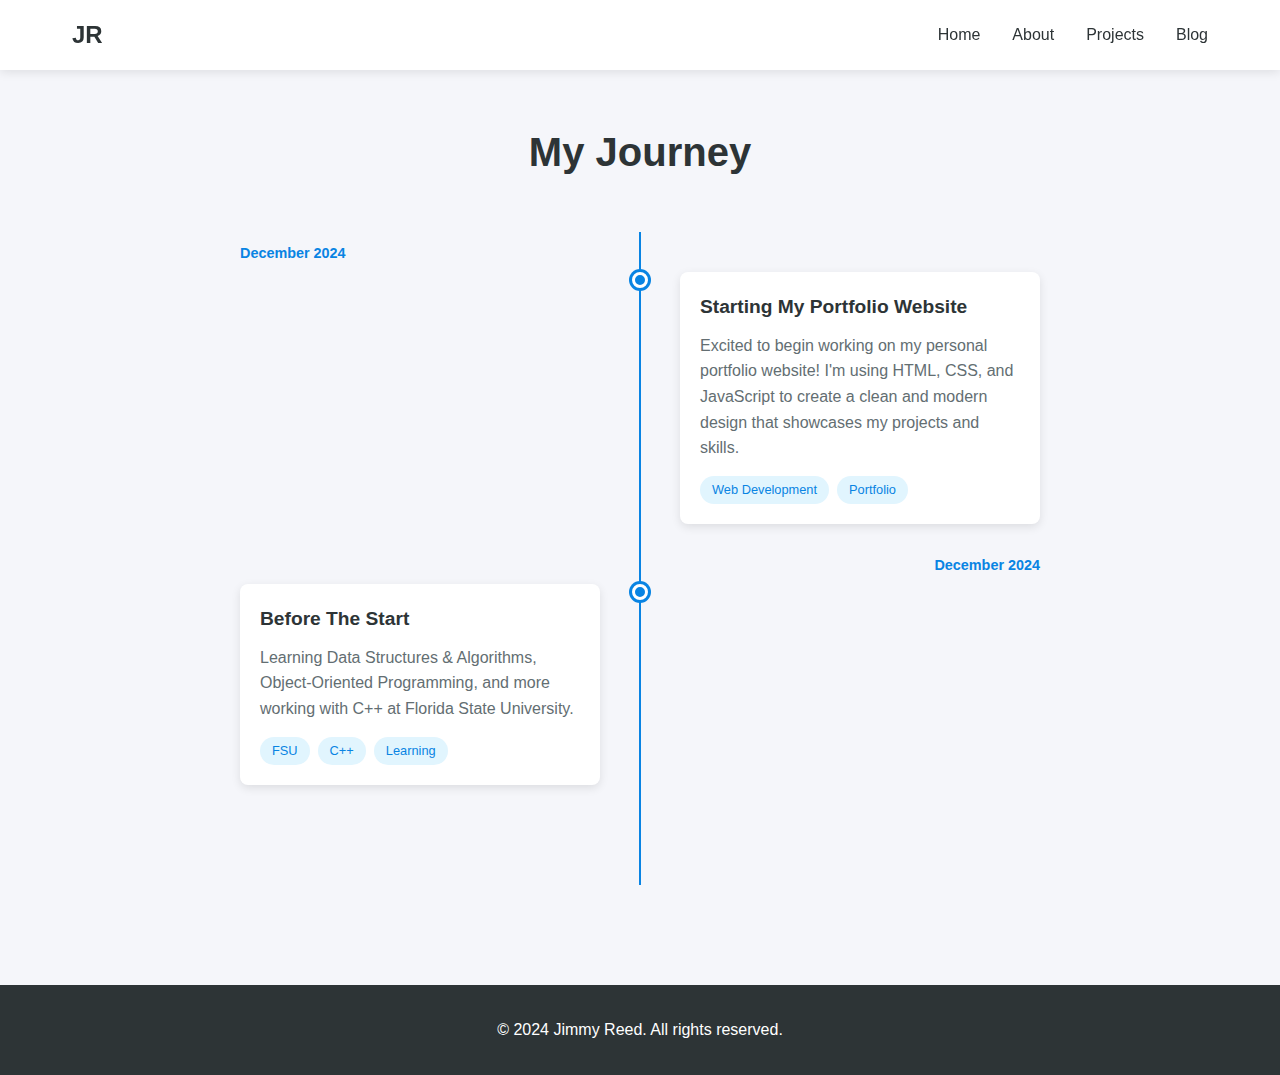
==== blog.html @ 5318e91c "first commit" ====
<!DOCTYPE html>
<html lang="en">
<head>
    <meta charset="UTF-8">
    <meta name="viewport" content="width=device-width, initial-scale=1.0">
    <title>Jimmy Reed - Blog</title>
    <link rel="stylesheet" href="styles.css">
    <link rel="stylesheet" href="blog-styles.css">
</head>
<body>
    <nav>
        <div class="nav-content">
            <div class="logo">JR</div>
            <ul class="nav-links">
                <li><a href="index.html#home">Home</a></li>
                <li><a href="index.html#about">About</a></li>
                <li><a href="index.html#projects">Projects</a></li>
                <li><a href="blog.html" class="active">Blog</a></li>
            </ul>
        </div>
    </nav>

    <section id="blog">
        <div class="container">
            <h1>My Journey</h1>
            <div class="timeline">
                <!-- Example blog posts - you can add more or modify these -->
                <div class="timeline-item">
                    <div class="timeline-dot"></div>
                    <div class="timeline-date">December 2024</div>
                    <div class="timeline-content">
                        <h3>Starting My Portfolio Website</h3>
                        <p>Excited to begin working on my personal portfolio website! 
                            I'm using HTML, CSS, and JavaScript to create a clean and 
                            modern design that showcases my projects and skills.</p>
                        <div class="tags">
                            <span class="tag">Web Development</span>
                            <span class="tag">Portfolio</span>
                        </div>
                    </div>
                </div>

                <div class="timeline-item">
                    <div class="timeline-dot"></div>
                    <div class="timeline-date">December 2024</div>
                    <div class="timeline-content">
                        <h3>Before The Start</h3>
                        <p>Learning Data Structures & Algorithms, Object-Oriented Programming, and more
                            working with C++ at Florida State University.
                        </p>
                        <div class="tags">
                            <span class="tag">FSU</span>
                            <span class="tag">C++</span>
                            <span class="tag">Learning</span>
                        </div>
                    </div>
                </div>

                <!-- Template for new posts -->
                <!--
                <div class="timeline-item">
                    <div class="timeline-dot"></div>
                    <div class="timeline-date">[Date]</div>
                    <div class="timeline-content">
                        <h3>[Title]</h3>
                        <p>[Content]</p>
                        <div class="tags">
                            <span class="tag">[Tag1]</span>
                            <span class="tag">[Tag2]</span>
                        </div>
                    </div>
                </div>
                -->
            </div>
        </div>
    </section>

    <footer>
        <div class="container">
            <p>&copy; 2024 Jimmy Reed. All rights reserved.</p>
        </div>
    </footer>

    <script src="script.js"></script>
</body>
</html>
---- styles.css ----
* {
    margin: 0;
    padding: 0;
    box-sizing: border-box;
}

body {
    font-family: -apple-system, BlinkMacSystemFont, 'Segoe UI', Roboto, Oxygen, Ubuntu, Cantarell, sans-serif;
    line-height: 1.6;
    color: #333;
}

.container {
    max-width: 1200px;
    margin: 0 auto;
    padding: 0 20px;
}

/* Navigation */
nav {
    background: #fff;
    box-shadow: 0 2px 10px rgba(0,0,0,0.1);
    position: fixed;
    width: 100%;
    top: 0;
    z-index: 1000;
}

.nav-content {
    display: flex;
    justify-content: space-between;
    align-items: center;
    padding: 1rem 2rem;
    max-width: 1200px;
    margin: 0 auto;
}

.logo {
    font-size: 1.5rem;
    font-weight: bold;
    color: #2d3436;
}

.nav-links {
    display: flex;
    list-style: none;
}

.nav-links li {
    margin-left: 2rem;
}

.nav-links a {
    text-decoration: none;
    color: #2d3436;
    font-weight: 500;
    transition: color 0.3s ease;
}

.nav-links a:hover {
    color: #0984e3;
}

/* Sections */
section {
    padding: 100px 0;
    min-height: 100vh;
    display: flex;
    align-items: center;
}

#home {
    background: linear-gradient(135deg, #74b9ff, #0984e3);
    color: white;
    text-align: center;
}

#home h1 {
    font-size: 3.5rem;
    margin-bottom: 1rem;
}

.subtitle {
    font-size: 1.5rem;
    opacity: 0.9;
}

#about {
    background: #f5f6fa;
}

#about h2, #projects h2 {
    font-size: 2.5rem;
    margin-bottom: 2rem;
    color: #2d3436;
}

/* Projects Grid */
.projects-grid {
    display: grid;
    grid-template-columns: repeat(auto-fit, minmax(300px, 1fr));
    gap: 2rem;
    margin-top: 2rem;
}

.project-card {
    background: white;
    padding: 2rem;
    border-radius: 10px;
    box-shadow: 0 4px 6px rgba(0,0,0,0.1);
    transition: transform 0.3s ease;
}

.project-card:hover {
    transform: translateY(-5px);
}

.project-card h3 {
    color: #2d3436;
    margin-bottom: 1rem;
}

/* Skills Section */
#skills {
    background: #f5f6fa;
    padding: 100px 0;
}

.skills-container {
    max-width: 800px;
    margin: 0 auto 50px;
}

#skills h2 {
    font-size: 2.5rem;
    margin-bottom: 2rem;
    color: #2d3436;
    text-align: center;
}

.skills-list {
    padding: 0 20px;
}

.skills-category {
    margin-bottom: 40px;
}

.skills-category:last-child {
    margin-bottom: 0;
}

.skills-category h3 {
    color: #2d3436;
    margin-bottom: 20px;
    text-align: center;
}

.skills-category ul {
    list-style: none;
    display: flex;
    flex-wrap: wrap;
    justify-content: center;
    gap: 20px;
}

.skills-category li {
    background: white;
    padding: 10px 20px;
    border-radius: 20px;
    color: #2d3436;
    font-weight: 500;
    transition: transform 0.3s ease, box-shadow 0.3s ease;
}

.skills-category li:hover {
    transform: translateY(-2px);
    box-shadow: 0 4px 8px rgba(0,0,0,0.1);
}

/* Footer */
footer {
    background: #2d3436;
    color: white;
    padding: 2rem 0;
    text-align: center;
}

/* Responsive Design */
@media (max-width: 768px) {
    .nav-content {
        flex-direction: column;
        padding: 1rem;
    }

    .nav-links {
        margin-top: 1rem;
    }

    .nav-links li {
        margin: 0 1rem;
    }

    #home h1 {
        font-size: 2.5rem;
    }

    .subtitle {
        font-size: 1.2rem;
    }
}

/* Responsive Design for Skills */
@media (max-width: 768px) {
    .skills-container {
        padding: 0 20px;
    }
    
    .tools-grid {
        grid-template-columns: repeat(2, 1fr);
        gap: 20px;
    }
}
---- blog-styles.css ----
#blog {
    padding-top: 120px;
    min-height: calc(100vh - 60px);
    background: #f5f6fa;
}

#blog h1 {
    text-align: center;
    color: #2d3436;
    margin-bottom: 3rem;
    font-size: 2.5rem;
}

.timeline {
    position: relative;
    max-width: 800px;
    margin: 0 auto;
    padding: 40px 0;
}

/* Timeline central line */
.timeline::before {
    content: '';
    position: absolute;
    width: 2px;
    background: #0984e3;
    top: 0;
    bottom: 0;
    left: 50%;
    transform: translateX(-50%);
}

.timeline-item {
    margin-bottom: 60px;
    position: relative;
    width: 100%;
}

/* Timeline dots */
.timeline-dot {
    position: absolute;
    left: 50%;
    transform: translateX(-50%);
    width: 16px;
    height: 16px;
    border-radius: 50%;
    background: #0984e3;
    border: 3px solid #fff;
    box-shadow: 0 0 0 3px #0984e3;
}

/* Timeline content boxes */
.timeline-content {
    position: relative;
    width: calc(50% - 40px);
    padding: 20px;
    background: white;
    border-radius: 8px;
    box-shadow: 0 3px 10px rgba(0,0,0,0.1);
}

/* Alternate content boxes left and right */
.timeline-item:nth-child(odd) .timeline-content {
    margin-left: auto;
}

.timeline-item:nth-child(even) .timeline-content {
    margin-right: auto;
}

/* Date styling */
.timeline-date {
    position: absolute;
    top: -30px;
    font-size: 0.9rem;
    color: #0984e3;
    font-weight: 600;
}

.timeline-item:nth-child(odd) .timeline-date {
    left: 0;
}

.timeline-item:nth-child(even) .timeline-date {
    right: 0;
}

/* Content styling */
.timeline-content h3 {
    color: #2d3436;
    margin-bottom: 10px;
    font-size: 1.2rem;
}

.timeline-content p {
    color: #636e72;
    line-height: 1.6;
    margin-bottom: 15px;
}

/* Tags styling */
.tags {
    display: flex;
    flex-wrap: wrap;
    gap: 8px;
}

.tag {
    background: #e1f5fe;
    color: #0984e3;
    padding: 4px 12px;
    border-radius: 15px;
    font-size: 0.8rem;
    font-weight: 500;
}

/* Responsive design */
@media (max-width: 768px) {
    .timeline::before {
        left: 30px;
    }

    .timeline-dot {
        left: 30px;
    }

    .timeline-content {
        width: calc(100% - 80px);
        margin-left: 80px !important;
    }

    .timeline-date {
        left: 80px !important;
    }
}
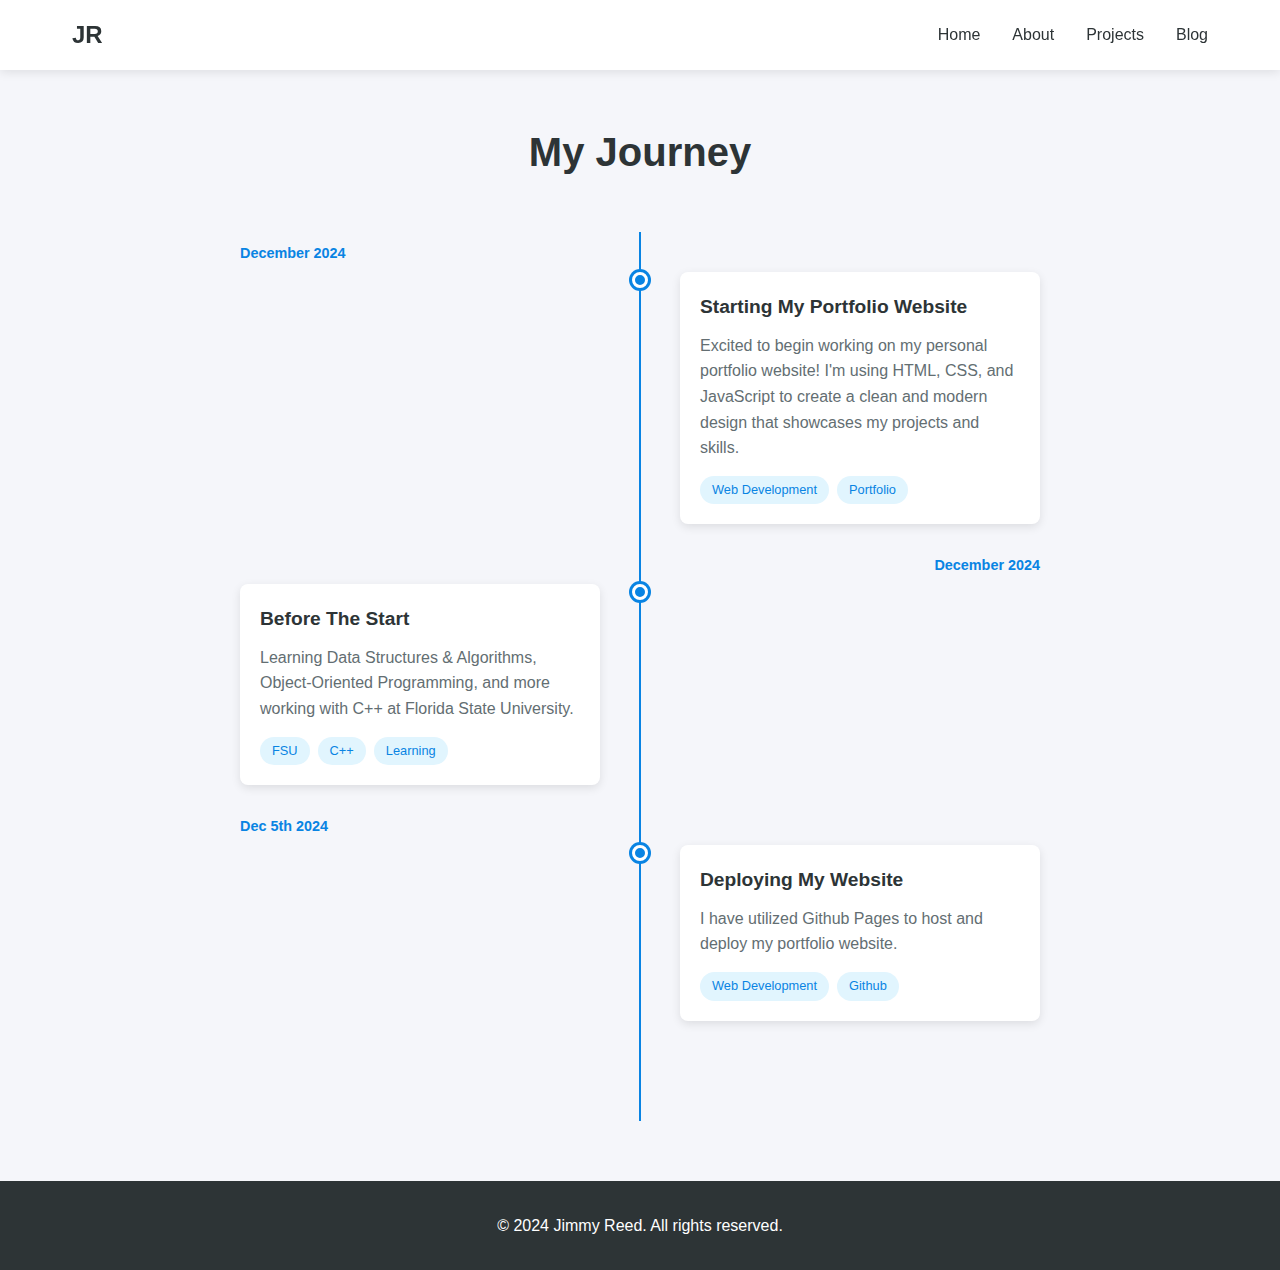
==== commit 36ce04cf: "Update blog.html" ====
--- a/blog.html
+++ b/blog.html
@@ -57,6 +57,21 @@
                 </div>
 
                 <!-- Template for new posts -->
+                <div class="timeline-item">
+                    <div class="timeline-dot"></div>
+                    <div class="timeline-date">Dec 5th 2024</div>
+                    <div class="timeline-content">
+                        <h3>Deploying My Website</h3>
+                        <p>I have utilized Github Pages to host and deploy my portfolio website.</p>
+                        <div class="tags">
+                            <span class="tag">Web Development</span>
+                            <span class="tag">Github</span>
+                        </div>
+                    </div>
+                </div>
+                
+
+                <!-- Template for new posts -->
                 <!--
                 <div class="timeline-item">
                     <div class="timeline-dot"></div>
--- a/styles.css
+++ b/styles.css
@@ -63,13 +63,13 @@
 
 /* Sections */
 section {
-    padding: 100px 0;
+    padding: 60px 0;
+    display: flex;
+    align-items: center;
+}
+
+#home {
     min-height: 100vh;
-    display: flex;
-    align-items: center;
-}
-
-#home {
     background: linear-gradient(135deg, #74b9ff, #0984e3);
     color: white;
     text-align: center;
@@ -87,12 +87,19 @@
 
 #about {
     background: #f5f6fa;
+    min-height: auto;
+    padding: 60px 0;
 }
 
 #about h2, #projects h2 {
     font-size: 2.5rem;
     margin-bottom: 2rem;
     color: #2d3436;
+}
+
+#projects {
+    background: #ffffff;
+    min-height: auto;
 }
 
 /* Projects Grid */
@@ -123,7 +130,8 @@
 /* Skills Section */
 #skills {
     background: #f5f6fa;
-    padding: 100px 0;
+    min-height: auto;
+    padding: 60px 0;
 }
 
 .skills-container {
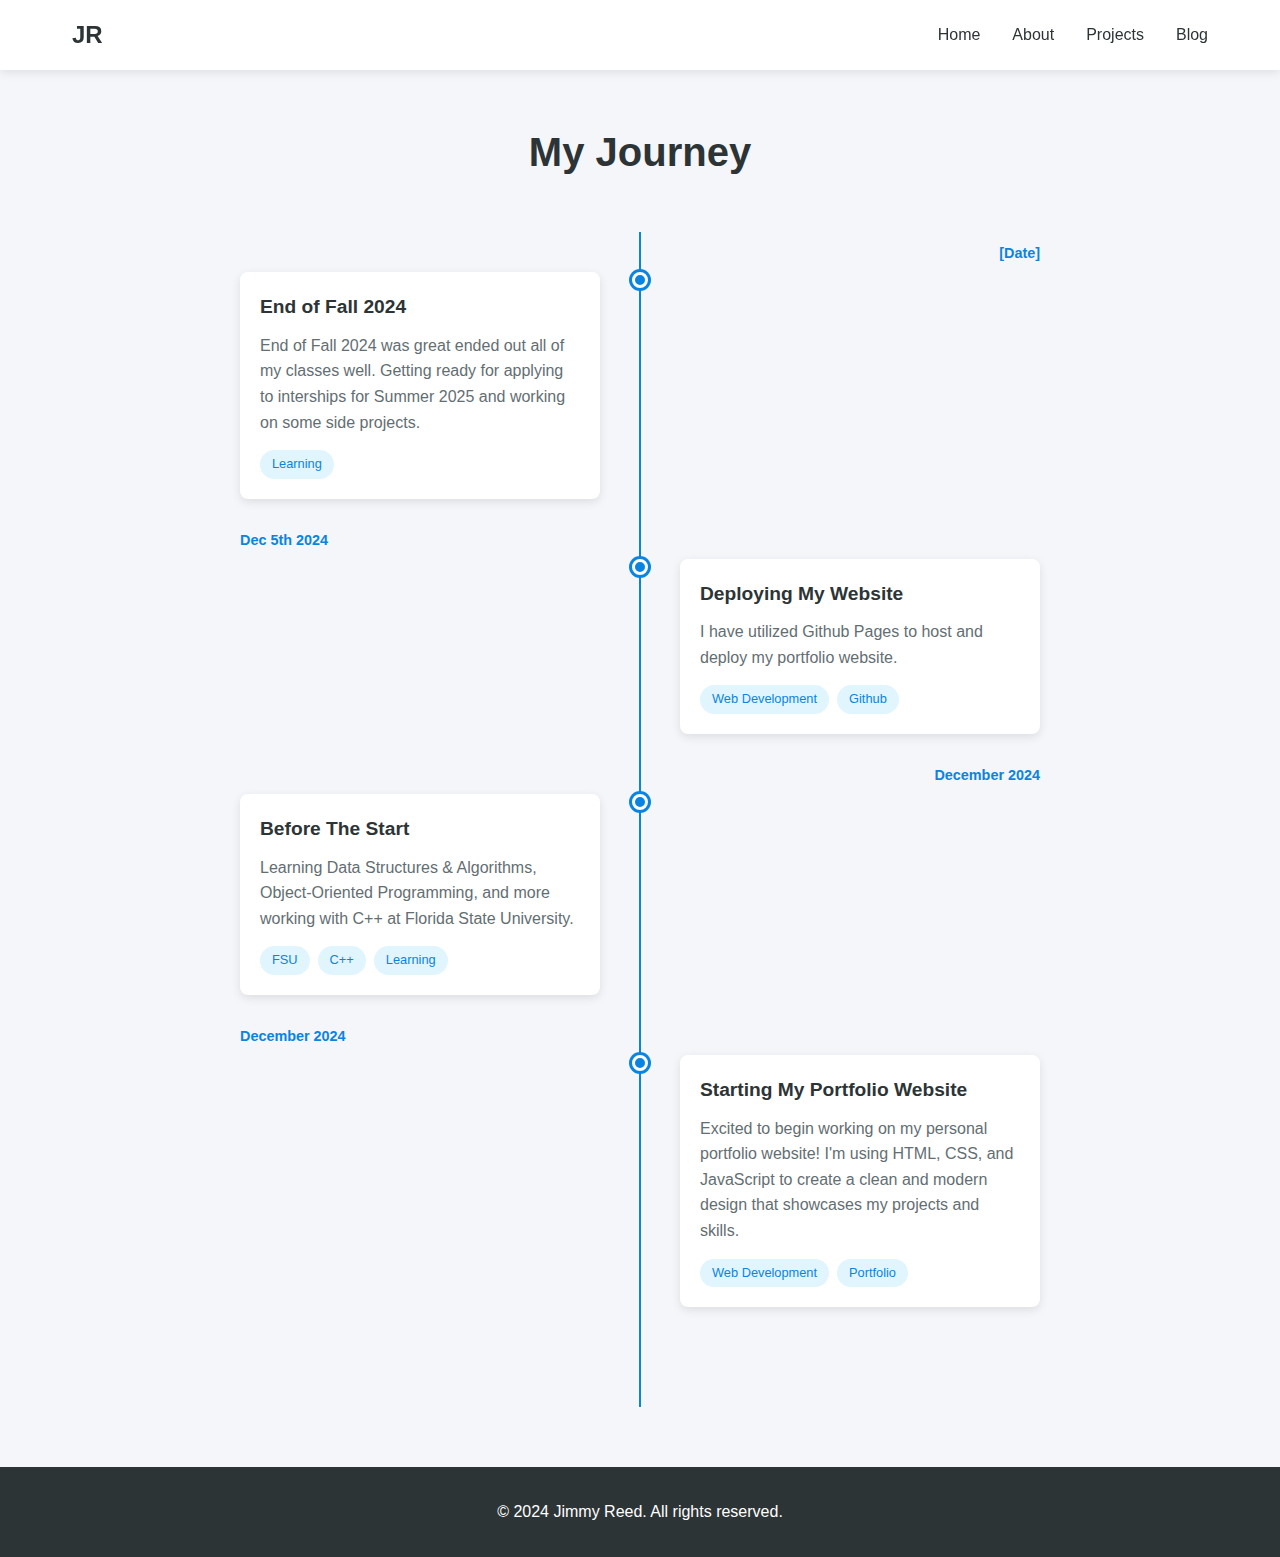
==== commit 269586ec: "blog edit" ====
--- a/blog.html
+++ b/blog.html
@@ -69,7 +69,20 @@
                         </div>
                     </div>
                 </div>
-                
+
+                <div class="timeline-item">
+                    <div class="timeline-dot"></div>
+                    <div class="timeline-date">[Date]</div>
+                    <div class="timeline-content">
+                        <h3>End of Fall 2024</h3>
+                        <p>End of Fall 2024 was great ended out all of my classes well. Getting ready for 
+                            applying to interships for Summer 2025 and working on some side projects.
+                        </p>
+                        <div class="tags">
+                            <span class="tag">Learning</span>
+                        </div>
+                    </div>
+                </div>
 
                 <!-- Template for new posts -->
                 <!--
--- a/styles.css
+++ b/styles.css
@@ -91,6 +91,56 @@
     padding: 60px 0;
 }
 
+.about-me h2 {
+    text-align: center;
+}
+
+#about .about-me {
+    margin-bottom: 30px;
+}
+
+.my-links h2 {
+    text-align: center;
+    margin-bottom: 10px;
+}
+
+.social-links {
+    display: flex;
+    justify-content: center;
+    gap: 5px;
+    margin-top: 15px;
+    padding: 10px;
+}
+
+.social-icon {
+    width: 70px;
+    height: 70px;
+    display: flex;
+    align-items: center;
+    justify-content: center;
+    transition: transform 0.3s ease, opacity 0.3s ease;
+    color: #2d3436;
+    background-color: #f5f6fa;
+    border-radius: 50%;
+    padding: 15px;
+    margin: 0 5px;
+}
+
+.social-icon:hover {
+    transform: translateY(-5px);
+    opacity: 0.8;
+    background-color: #e2e8f0;
+}
+
+.social-icon img {
+    width: 100%;
+    height: 100%;
+}
+
+.social-icon i {
+    font-size: 35px;
+}
+
 #about h2, #projects h2 {
     font-size: 2.5rem;
     margin-bottom: 2rem;
@@ -100,6 +150,10 @@
 #projects {
     background: #ffffff;
     min-height: auto;
+}
+
+#projects h2 {
+    text-align: center;
 }
 
 /* Projects Grid */
--- a/blog-styles.css
+++ b/blog-styles.css
@@ -16,6 +16,8 @@
     max-width: 800px;
     margin: 0 auto;
     padding: 40px 0;
+    display: flex;
+    flex-direction: column-reverse;
 }
 
 /* Timeline central line */
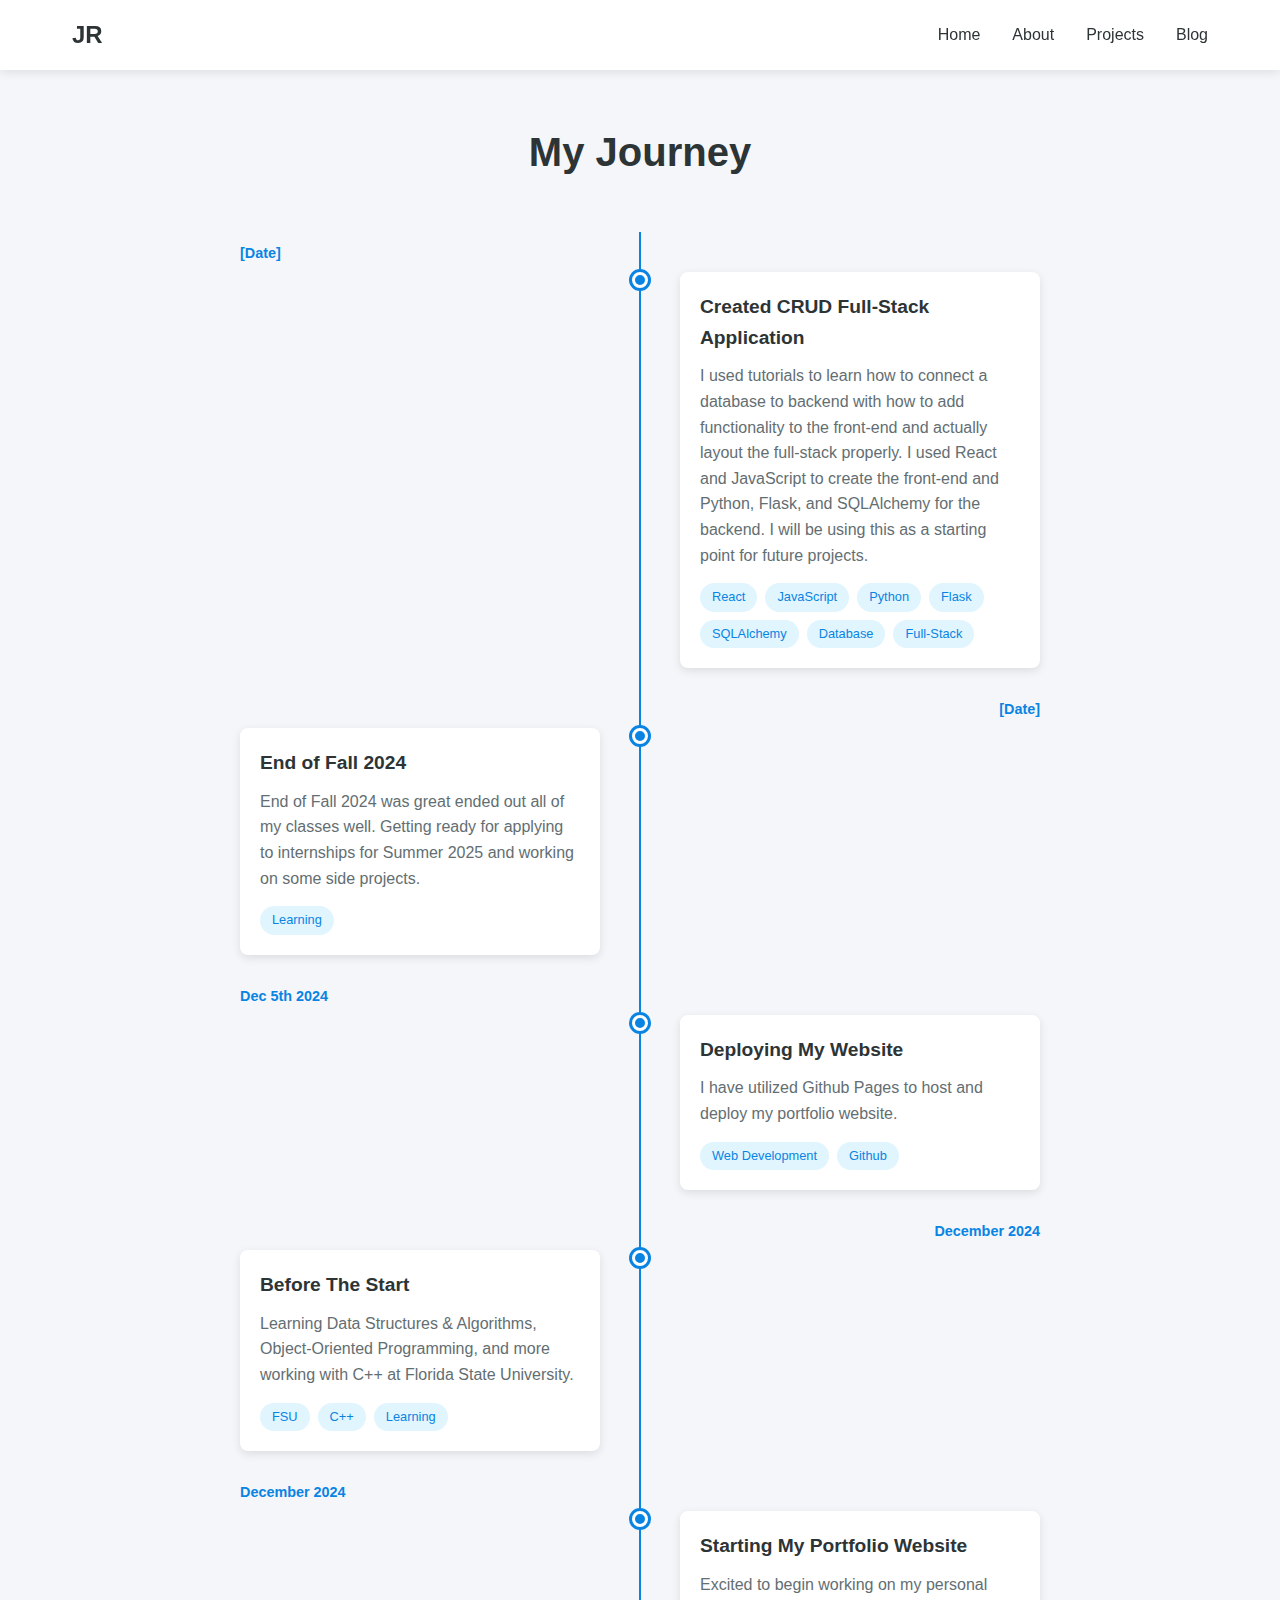
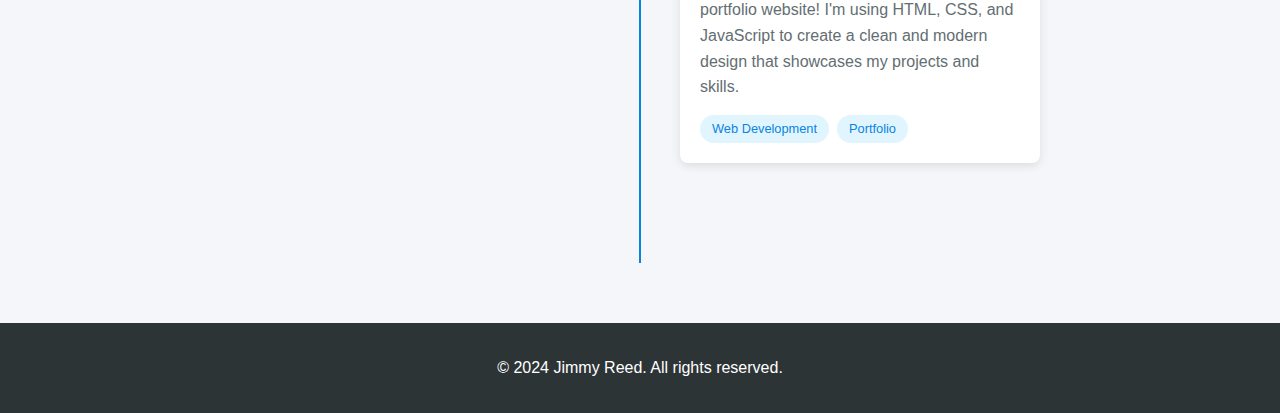
==== commit c62d2bc1: "Updates to projects & blog" ====
--- a/blog.html
+++ b/blog.html
@@ -76,10 +76,32 @@
                     <div class="timeline-content">
                         <h3>End of Fall 2024</h3>
                         <p>End of Fall 2024 was great ended out all of my classes well. Getting ready for 
-                            applying to interships for Summer 2025 and working on some side projects.
+                            applying to internships for Summer 2025 and working on some side projects.
                         </p>
                         <div class="tags">
                             <span class="tag">Learning</span>
+                        </div>
+                    </div>
+                </div>
+
+                <div class="timeline-item">
+                    <div class="timeline-dot"></div>
+                    <div class="timeline-date">[Date]</div>
+                    <div class="timeline-content">
+                        <h3>Created CRUD Full-Stack Application</h3>
+                        <p>I used tutorials to learn how to connect a database to backend with how to 
+                            add functionality to the front-end and actually layout the full-stack properly.
+                            I used React and JavaScript to create the front-end and Python, Flask, and SQLAlchemy
+                            for the backend. I will be using this as a starting point for future projects.
+                        </p>
+                        <div class="tags">
+                            <span class="tag">React</span>
+                            <span class="tag">JavaScript</span>
+                            <span class="tag">Python</span>
+                            <span class="tag">Flask</span>
+                            <span class="tag">SQLAlchemy</span>
+                            <span class="tag">Database</span>
+                            <span class="tag">Full-Stack</span>
                         </div>
                     </div>
                 </div>
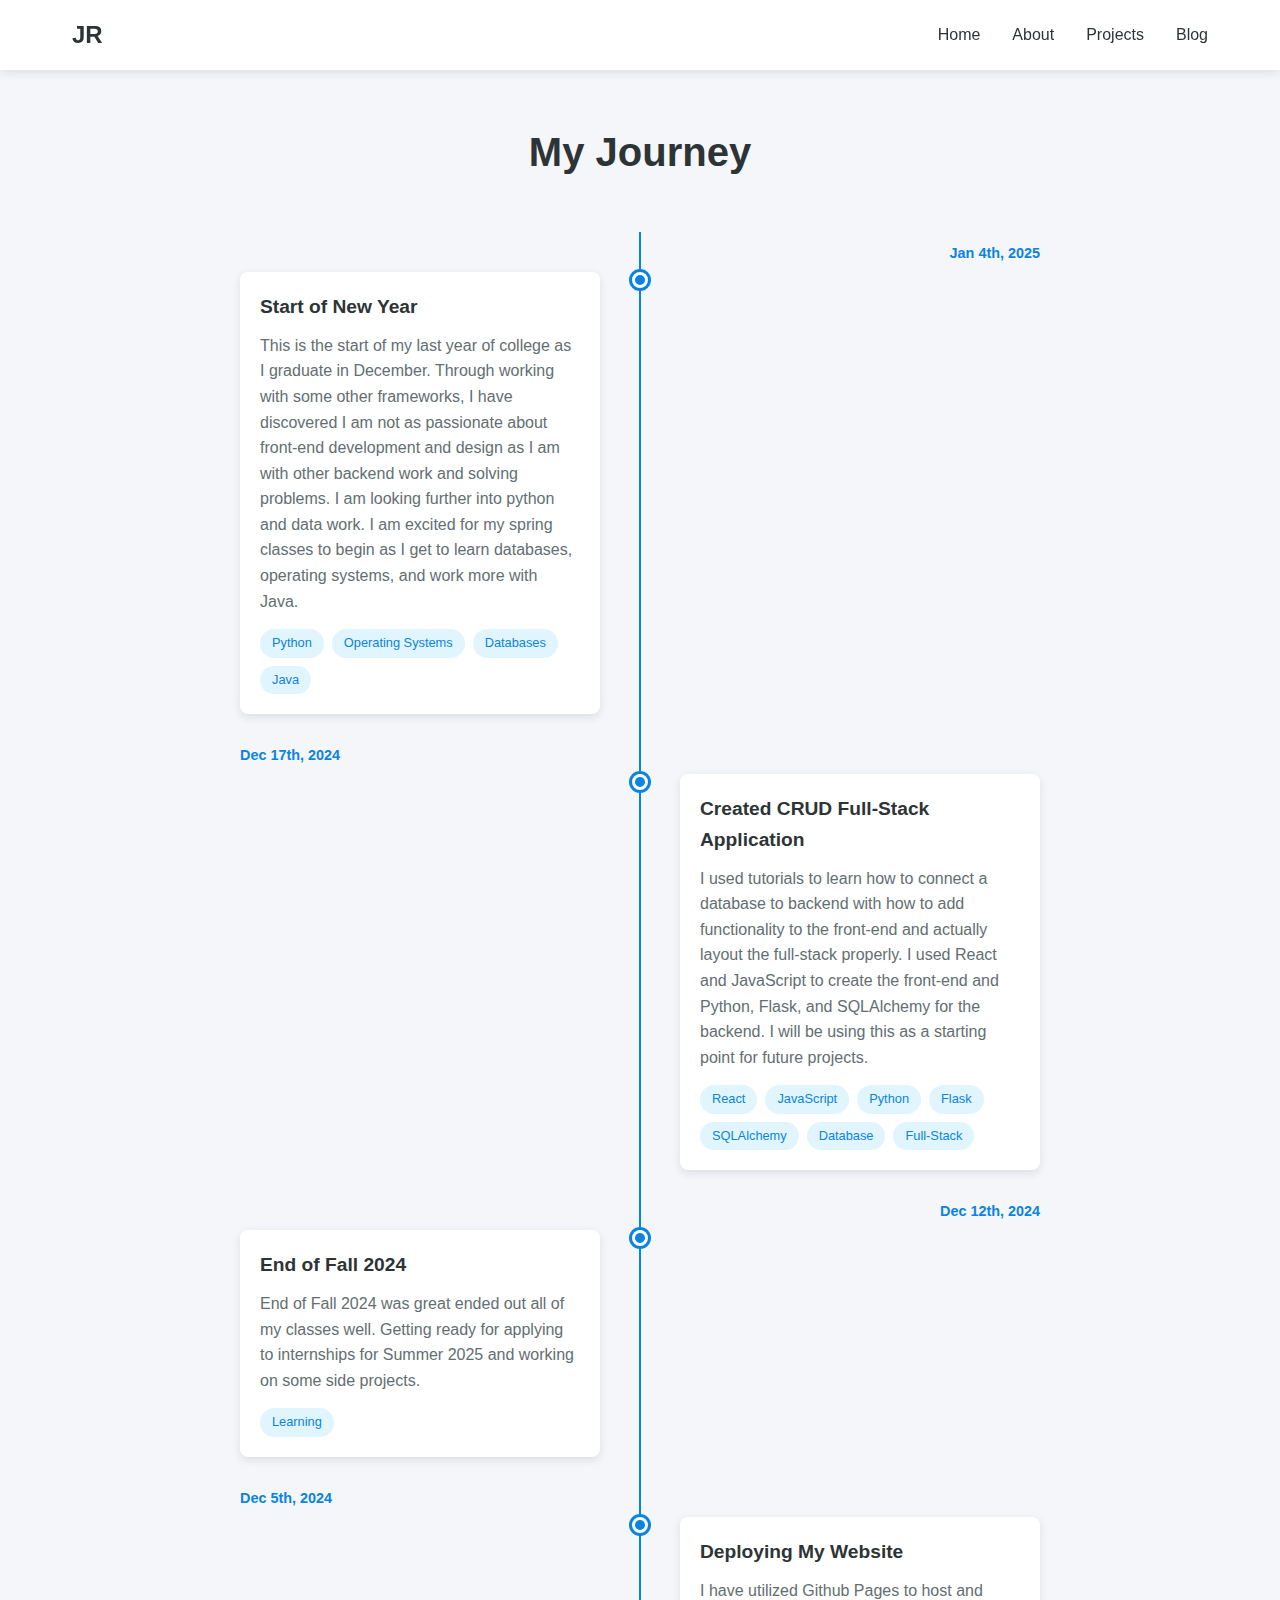
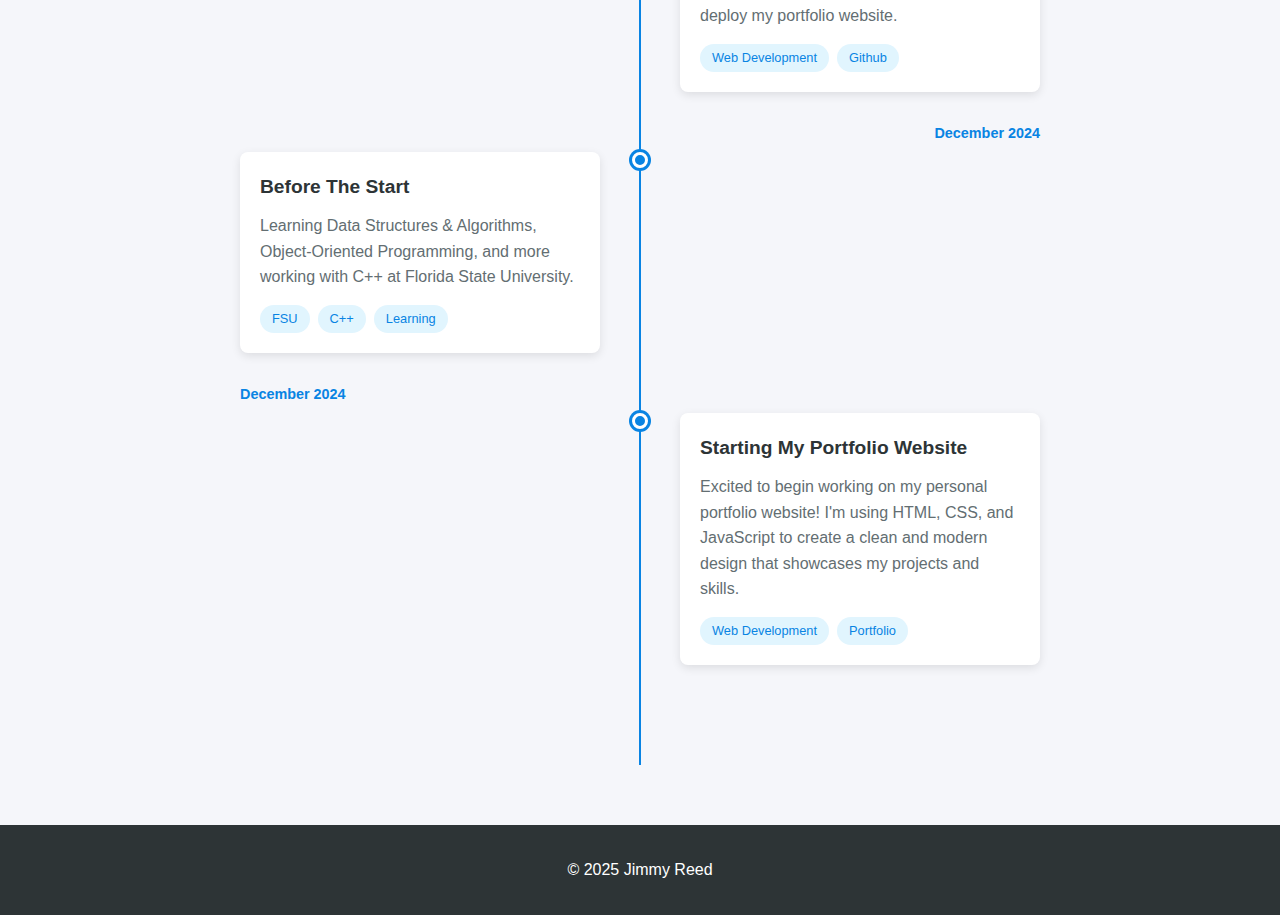
==== commit 3c8ad63d: "These are changes made for the start of the year" ====
--- a/blog.html
+++ b/blog.html
@@ -59,7 +59,7 @@
                 <!-- Template for new posts -->
                 <div class="timeline-item">
                     <div class="timeline-dot"></div>
-                    <div class="timeline-date">Dec 5th 2024</div>
+                    <div class="timeline-date">Dec 5th, 2024</div>
                     <div class="timeline-content">
                         <h3>Deploying My Website</h3>
                         <p>I have utilized Github Pages to host and deploy my portfolio website.</p>
@@ -72,7 +72,7 @@
 
                 <div class="timeline-item">
                     <div class="timeline-dot"></div>
-                    <div class="timeline-date">[Date]</div>
+                    <div class="timeline-date">Dec 12th, 2024</div>
                     <div class="timeline-content">
                         <h3>End of Fall 2024</h3>
                         <p>End of Fall 2024 was great ended out all of my classes well. Getting ready for 
@@ -86,7 +86,7 @@
 
                 <div class="timeline-item">
                     <div class="timeline-dot"></div>
-                    <div class="timeline-date">[Date]</div>
+                    <div class="timeline-date">Dec 17th, 2024</div>
                     <div class="timeline-content">
                         <h3>Created CRUD Full-Stack Application</h3>
                         <p>I used tutorials to learn how to connect a database to backend with how to 
@@ -102,6 +102,26 @@
                             <span class="tag">SQLAlchemy</span>
                             <span class="tag">Database</span>
                             <span class="tag">Full-Stack</span>
+                        </div>
+                    </div>
+                </div>
+
+                <div class="timeline-item">
+                    <div class="timeline-dot"></div>
+                    <div class="timeline-date">Jan 4th, 2025</div>
+                    <div class="timeline-content">
+                        <h3>Start of New Year</h3>
+                        <p>This is the start of my last year of college as I graduate in December. Through working 
+                            with some other frameworks, I have discovered I am not as passionate about front-end development 
+                            and design as I am with other backend work and solving problems. I am looking further into python 
+                            and data work. I am excited for my spring classes to begin as I get to learn databases, operating systems,
+                            and work more with Java. 
+                        </p>
+                        <div class="tags">
+                            <span class="tag">Python</span>
+                            <span class="tag">Operating Systems</span>
+                            <span class="tag">Databases</span>
+                            <span class="tag">Java</span>
                         </div>
                     </div>
                 </div>
@@ -127,7 +147,7 @@
 
     <footer>
         <div class="container">
-            <p>&copy; 2024 Jimmy Reed. All rights reserved.</p>
+            <p>&copy; 2025 Jimmy Reed</p>
         </div>
     </footer>
 
--- a/styles.css
+++ b/styles.css
@@ -124,6 +124,7 @@
     border-radius: 50%;
     padding: 15px;
     margin: 0 5px;
+    position: relative;
 }
 
 .social-icon:hover {
@@ -139,6 +140,15 @@
 
 .social-icon i {
     font-size: 35px;
+}
+
+.social-icon span {
+    position: absolute;
+    bottom: -25px;
+    width: 100%;
+    text-align: center;
+    font-size: 0.9rem;
+    color: #2d3436;
 }
 
 #about h2, #projects h2 {
@@ -240,6 +250,33 @@
     box-shadow: 0 4px 8px rgba(0,0,0,0.1);
 }
 
+/* Blog Link */
+#blog-link {
+    text-align: center;
+    padding: 60px 0;
+    background: #ffffff;
+}
+
+#blog-link:nth-child(even) {
+    background: #f5f6fa;
+}
+
+.blog-link-container {
+    display: flex; 
+    justify-content: center;
+}
+
+.blog-link {
+    color: #2d3436;
+    font-size: 1.2rem;
+    text-decoration: underline;
+    transition: color 0.3s ease;
+}
+
+.blog-link:hover {
+    color: #74b9ff;
+}
+
 /* Footer */
 footer {
     background: #2d3436;
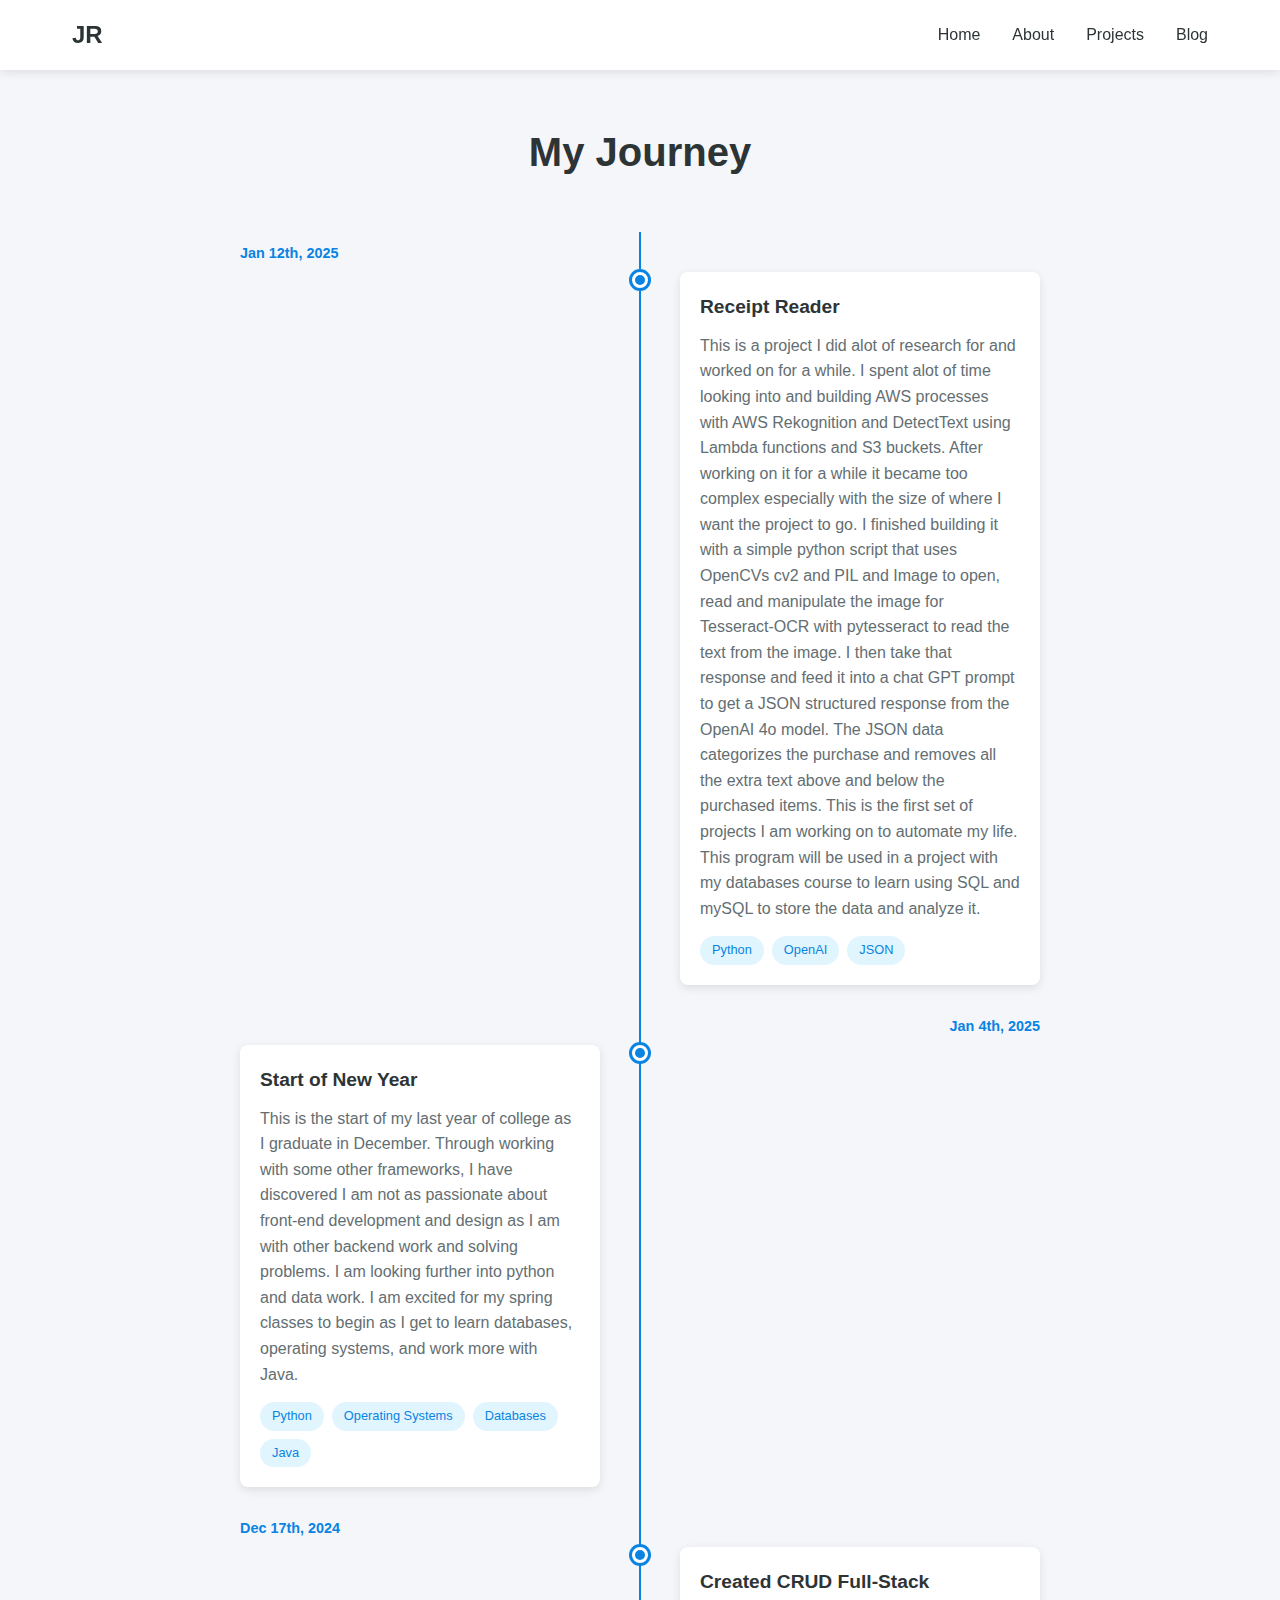
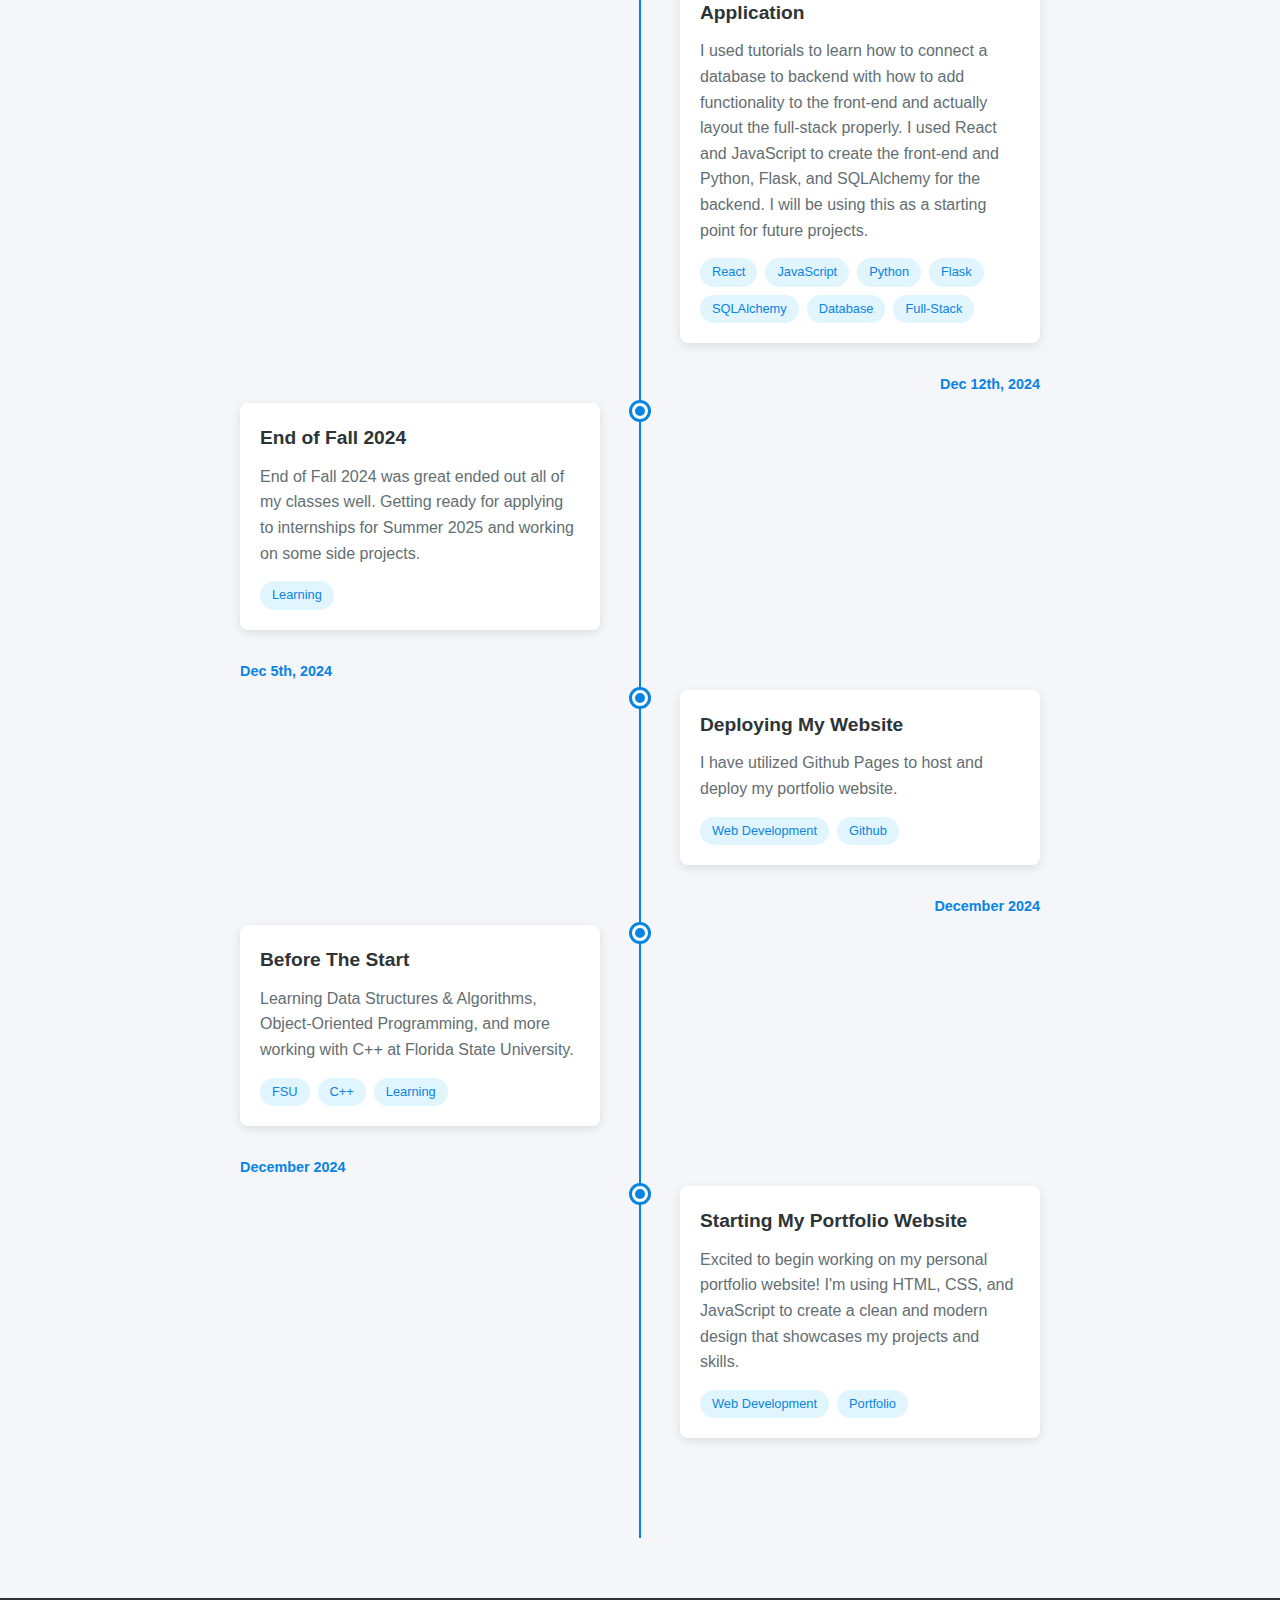
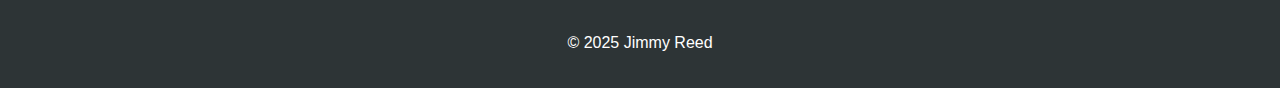
==== commit 1008a1f9: "finialization of project and update to blog" ====
--- a/blog.html
+++ b/blog.html
@@ -126,6 +126,29 @@
                     </div>
                 </div>
 
+                <div class="timeline-item">
+                    <div class="timeline-dot"></div>
+                    <div class="timeline-date">Jan 12th, 2025</div>
+                    <div class="timeline-content">
+                        <h3>Receipt Reader</h3>
+                        <p>
+                            This is a project I did alot of research for and worked on for a while. I spent alot of time looking 
+                            into and building AWS processes with AWS Rekognition and DetectText using Lambda functions and S3 buckets.
+                            After working on it for a while it became too complex especially with the size of where I want the project to go. 
+                            I finished building it with a simple python script that uses OpenCVs cv2 and PIL and Image to open, read and manipulate
+                            the image for Tesseract-OCR with pytesseract to read the text from the image. I then take that response and feed it into a 
+                            chat GPT prompt to get a JSON structured response from the OpenAI 4o model. The JSON data categorizes the purchase and removes 
+                            all the extra text above and below the purchased items. This is the first set of projects I am working on to automate my life.
+                            This program will be used in a project with my databases course to learn using SQL and mySQL to store the data and analyze it.
+                        </p>
+                        <div class="tags">
+                            <span class="tag">Python</span>
+                            <span class="tag">OpenAI</span>
+                            <span class="tag">JSON</span>
+                        </div>
+                    </div>
+                </div>
+
                 <!-- Template for new posts -->
                 <!--
                 <div class="timeline-item">
